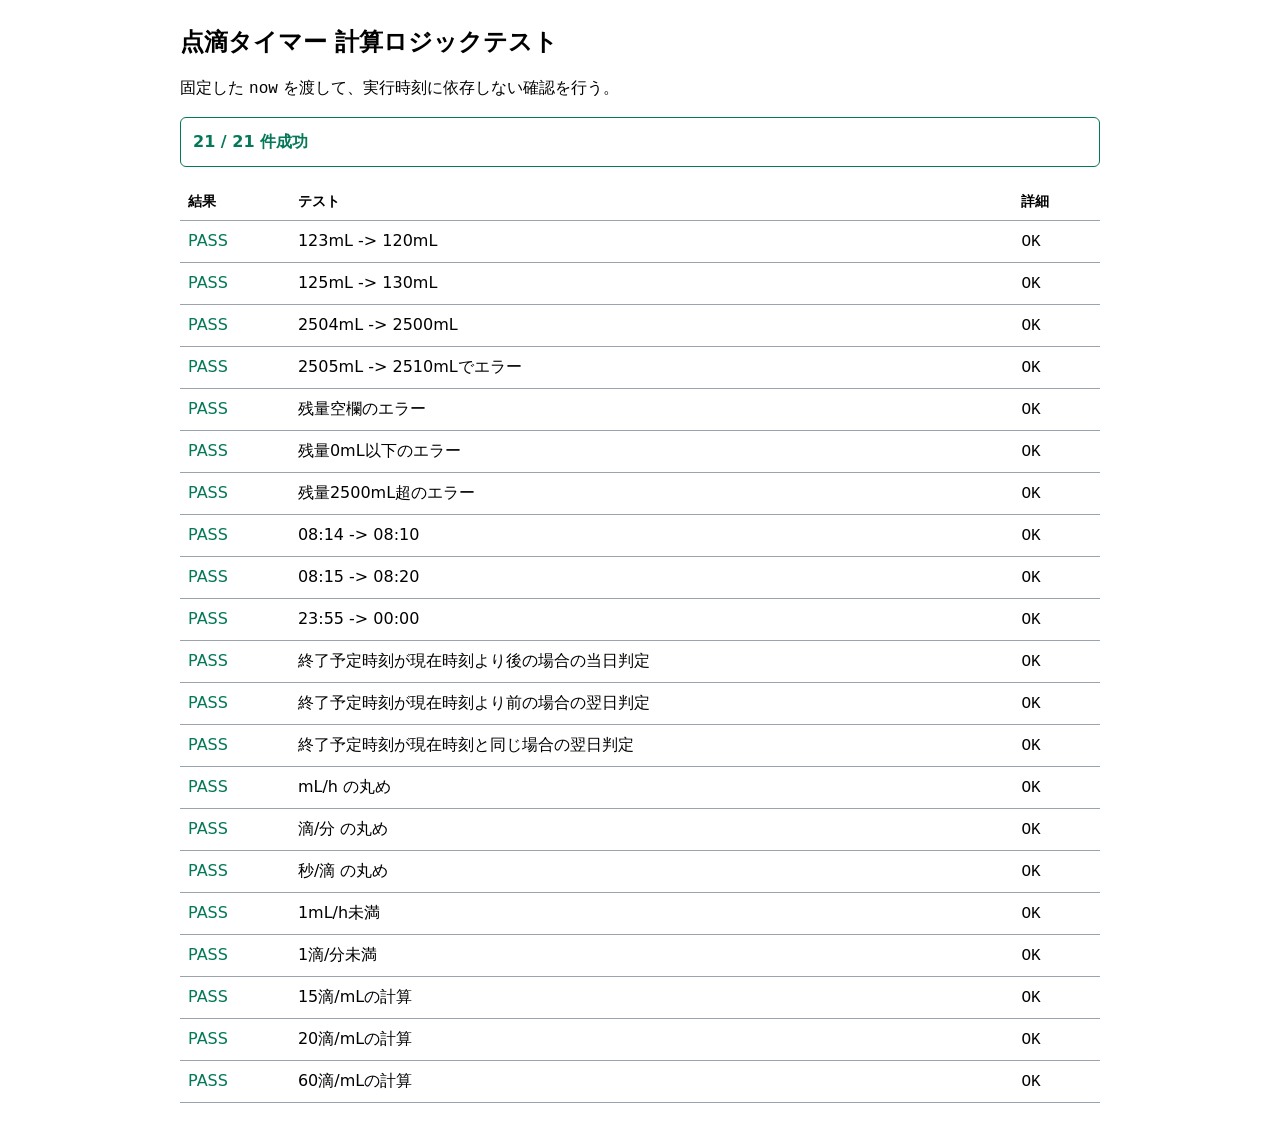
==== app/tests/calculation-test.html @ 85085fc9 "初回実装完了-GitHub-Pages公開前" ====
<!doctype html>
<html lang="ja">
<head>
  <meta charset="utf-8">
  <meta name="viewport" content="width=device-width, initial-scale=1">
  <title>点滴タイマー 計算ロジックテスト</title>
  <style>
    :root {
      color-scheme: light dark;
      font-family: system-ui, -apple-system, BlinkMacSystemFont, "Segoe UI", sans-serif;
      line-height: 1.5;
    }

    body {
      max-width: 920px;
      margin: 0 auto;
      padding: 24px 16px;
    }

    h1 {
      font-size: 1.5rem;
      margin: 0 0 8px;
    }

    .summary {
      border: 1px solid currentColor;
      border-radius: 6px;
      font-weight: 700;
      margin: 16px 0;
      padding: 12px;
    }

    .summary.pass {
      color: #047857;
    }

    .summary.fail {
      color: #b91c1c;
    }

    table {
      border-collapse: collapse;
      width: 100%;
    }

    th,
    td {
      border-bottom: 1px solid #9ca3af;
      padding: 8px;
      text-align: left;
      vertical-align: top;
    }

    th {
      font-size: 0.875rem;
    }

    .pass {
      color: #047857;
    }

    .fail {
      color: #b91c1c;
    }

    code {
      font-family: ui-monospace, SFMono-Regular, Consolas, "Liberation Mono", monospace;
      white-space: pre-wrap;
      word-break: break-word;
    }
  </style>
</head>
<body>
  <h1>点滴タイマー 計算ロジックテスト</h1>
  <p>固定した <code>now</code> を渡して、実行時刻に依存しない確認を行う。</p>
  <div id="summary" class="summary">テスト実行中...</div>
  <table>
    <thead>
      <tr>
        <th>結果</th>
        <th>テスト</th>
        <th>詳細</th>
      </tr>
    </thead>
    <tbody id="results"></tbody>
  </table>

  <script src="../src/calc.js"></script>
  <script>
    (function () {
      'use strict';

      var tests = [];

      function fixedNow(hour, minute) {
        return new Date(2026, 4, 8, hour, minute, 45, 999);
      }

      function calculate(input) {
        return window.TentekiCalc.calculate(input);
      }

      function addTest(name, run) {
        tests.push({ name: name, run: run });
      }

      function assertEqual(actual, expected, label) {
        if (actual !== expected) {
          throw new Error(label + ': expected ' + JSON.stringify(expected) + ', got ' + JSON.stringify(actual));
        }
      }

      function assertOk(result) {
        if (!result.ok) {
          throw new Error('ok: expected true, got ' + JSON.stringify(result.errors));
        }
      }

      function assertError(result, key, expectedMessage) {
        if (result.ok) {
          throw new Error('ok: expected false, got true');
        }
        assertEqual(result.errors[key], expectedMessage, 'errors.' + key);
      }

      addTest('123mL -> 120mL', function () {
        var result = calculate({ volumeInput: '123', endTimeValue: '10:00', dropFactor: 20, now: fixedNow(8, 0) });
        assertOk(result);
        assertEqual(result.result.roundedVolumeMl, 120, 'roundedVolumeMl');
      });

      addTest('125mL -> 130mL', function () {
        var result = calculate({ volumeInput: '125', endTimeValue: '10:00', dropFactor: 20, now: fixedNow(8, 0) });
        assertOk(result);
        assertEqual(result.result.roundedVolumeMl, 130, 'roundedVolumeMl');
      });

      addTest('2504mL -> 2500mL', function () {
        var result = calculate({ volumeInput: '2504', endTimeValue: '10:00', dropFactor: 20, now: fixedNow(8, 0) });
        assertOk(result);
        assertEqual(result.result.roundedVolumeMl, 2500, 'roundedVolumeMl');
      });

      addTest('2505mL -> 2510mLでエラー', function () {
        var result = calculate({ volumeInput: '2505', endTimeValue: '10:00', dropFactor: 20, now: fixedNow(8, 0) });
        assertError(result, 'volume', '残量は2500mL以下で入力してください');
      });

      addTest('残量空欄のエラー', function () {
        var result = calculate({ volumeInput: '', endTimeValue: '10:00', dropFactor: 20, now: fixedNow(8, 0) });
        assertError(result, 'volume', '残量を入力してください');
      });

      addTest('残量0mL以下のエラー', function () {
        var result = calculate({ volumeInput: '0', endTimeValue: '10:00', dropFactor: 20, now: fixedNow(8, 0) });
        assertError(result, 'volume', '残量は10mL以上で入力してください');
      });

      addTest('残量2500mL超のエラー', function () {
        var result = calculate({ volumeInput: '2505', endTimeValue: '10:00', dropFactor: 20, now: fixedNow(8, 0) });
        assertError(result, 'volume', '残量は2500mL以下で入力してください');
      });

      addTest('08:14 -> 08:10', function () {
        var result = calculate({ volumeInput: '100', endTimeValue: '08:14', dropFactor: 20, now: fixedNow(8, 0) });
        assertOk(result);
        assertEqual(result.result.roundedEndTimeText, '08:10', 'roundedEndTimeText');
        assertEqual(result.result.remainingMinutes, 10, 'remainingMinutes');
      });

      addTest('08:15 -> 08:20', function () {
        var result = calculate({ volumeInput: '100', endTimeValue: '08:15', dropFactor: 20, now: fixedNow(8, 0) });
        assertOk(result);
        assertEqual(result.result.roundedEndTimeText, '08:20', 'roundedEndTimeText');
        assertEqual(result.result.remainingMinutes, 20, 'remainingMinutes');
      });

      addTest('23:55 -> 00:00', function () {
        var result = calculate({ volumeInput: '100', endTimeValue: '23:55', dropFactor: 20, now: fixedNow(23, 40) });
        assertOk(result);
        assertEqual(result.result.roundedEndTimeText, '00:00', 'roundedEndTimeText');
        assertEqual(result.result.remainingMinutes, 20, 'remainingMinutes');
      });

      addTest('終了予定時刻が現在時刻より後の場合の当日判定', function () {
        var result = calculate({ volumeInput: '500', endTimeValue: '20:00', dropFactor: 20, now: fixedNow(8, 0) });
        assertOk(result);
        assertEqual(result.result.remainingMinutes, 720, 'remainingMinutes');
      });

      addTest('終了予定時刻が現在時刻より前の場合の翌日判定', function () {
        var result = calculate({ volumeInput: '500', endTimeValue: '08:00', dropFactor: 20, now: fixedNow(20, 0) });
        assertOk(result);
        assertEqual(result.result.remainingMinutes, 720, 'remainingMinutes');
      });

      addTest('終了予定時刻が現在時刻と同じ場合の翌日判定', function () {
        var result = calculate({ volumeInput: '500', endTimeValue: '08:00', dropFactor: 20, now: fixedNow(8, 0) });
        assertOk(result);
        assertEqual(result.result.remainingMinutes, 1440, 'remainingMinutes');
      });

      addTest('mL/h の丸め', function () {
        var result = calculate({ volumeInput: '500', endTimeValue: '20:00', dropFactor: 20, now: fixedNow(8, 0) });
        assertOk(result);
        assertEqual(result.result.mlPerHourText, '42mL/h', 'mlPerHourText');
      });

      addTest('滴/分 の丸め', function () {
        var result = calculate({ volumeInput: '500', endTimeValue: '20:00', dropFactor: 20, now: fixedNow(8, 0) });
        assertOk(result);
        assertEqual(result.result.dropsPerMinuteText, '14滴/分', 'dropsPerMinuteText');
      });

      addTest('秒/滴 の丸め', function () {
        var result = calculate({ volumeInput: '500', endTimeValue: '20:00', dropFactor: 20, now: fixedNow(8, 0) });
        assertOk(result);
        assertEqual(result.result.secondsPerDropText, '約4秒に1滴', 'secondsPerDropText');
        assertEqual(result.result.mainText, '約4秒に1滴', 'mainText');
      });

      addTest('1mL/h未満', function () {
        var result = calculate({ volumeInput: '10', endTimeValue: '08:00', dropFactor: 15, now: new Date(2026, 4, 8, 8, 1, 45, 999) });
        assertOk(result);
        assertEqual(result.result.mlPerHourText, '1mL/h未満', 'mlPerHourText');
      });

      addTest('1滴/分未満', function () {
        var result = calculate({ volumeInput: '10', endTimeValue: '08:00', dropFactor: 15, now: new Date(2026, 4, 8, 8, 1, 45, 999) });
        assertOk(result);
        assertEqual(result.result.mainText, '1滴/分未満', 'mainText');
        assertEqual(result.result.dropsPerMinuteText, '1滴/分未満', 'dropsPerMinuteText');
        assertEqual(result.result.secondsPerDropText, '', 'secondsPerDropText');
      });

      addTest('15滴/mLの計算', function () {
        var result = calculate({ volumeInput: '500', endTimeValue: '20:00', dropFactor: 15, now: fixedNow(8, 0) });
        assertOk(result);
        assertEqual(result.result.dropsPerMinuteText, '10滴/分', 'dropsPerMinuteText');
        assertEqual(result.result.secondsPerDropText, '約6秒に1滴', 'secondsPerDropText');
      });

      addTest('20滴/mLの計算', function () {
        var result = calculate({ volumeInput: '500', endTimeValue: '20:00', dropFactor: 20, now: fixedNow(8, 0) });
        assertOk(result);
        assertEqual(result.result.dropsPerMinuteText, '14滴/分', 'dropsPerMinuteText');
        assertEqual(result.result.secondsPerDropText, '約4秒に1滴', 'secondsPerDropText');
      });

      addTest('60滴/mLの計算', function () {
        var result = calculate({ volumeInput: '500', endTimeValue: '20:00', dropFactor: 60, now: fixedNow(8, 0) });
        assertOk(result);
        assertEqual(result.result.dropsPerMinuteText, '42滴/分', 'dropsPerMinuteText');
        assertEqual(result.result.secondsPerDropText, '約1秒に1滴', 'secondsPerDropText');
      });

      function runTests() {
        var tbody = document.getElementById('results');
        var summary = document.getElementById('summary');
        var passed = 0;

        tests.forEach(function (test) {
          var row = document.createElement('tr');
          var statusCell = document.createElement('td');
          var nameCell = document.createElement('td');
          var detailCell = document.createElement('td');
          var detail = document.createElement('code');

          nameCell.textContent = test.name;

          try {
            test.run();
            passed += 1;
            statusCell.textContent = 'PASS';
            statusCell.className = 'pass';
            detail.textContent = 'OK';
          } catch (error) {
            statusCell.textContent = 'FAIL';
            statusCell.className = 'fail';
            detail.textContent = error.message;
          }

          detailCell.appendChild(detail);
          row.appendChild(statusCell);
          row.appendChild(nameCell);
          row.appendChild(detailCell);
          tbody.appendChild(row);
        });

        summary.textContent = passed + ' / ' + tests.length + ' 件成功';
        summary.className = passed === tests.length ? 'summary pass' : 'summary fail';
      }

      runTests();
    })();
  </script>
</body>
</html>
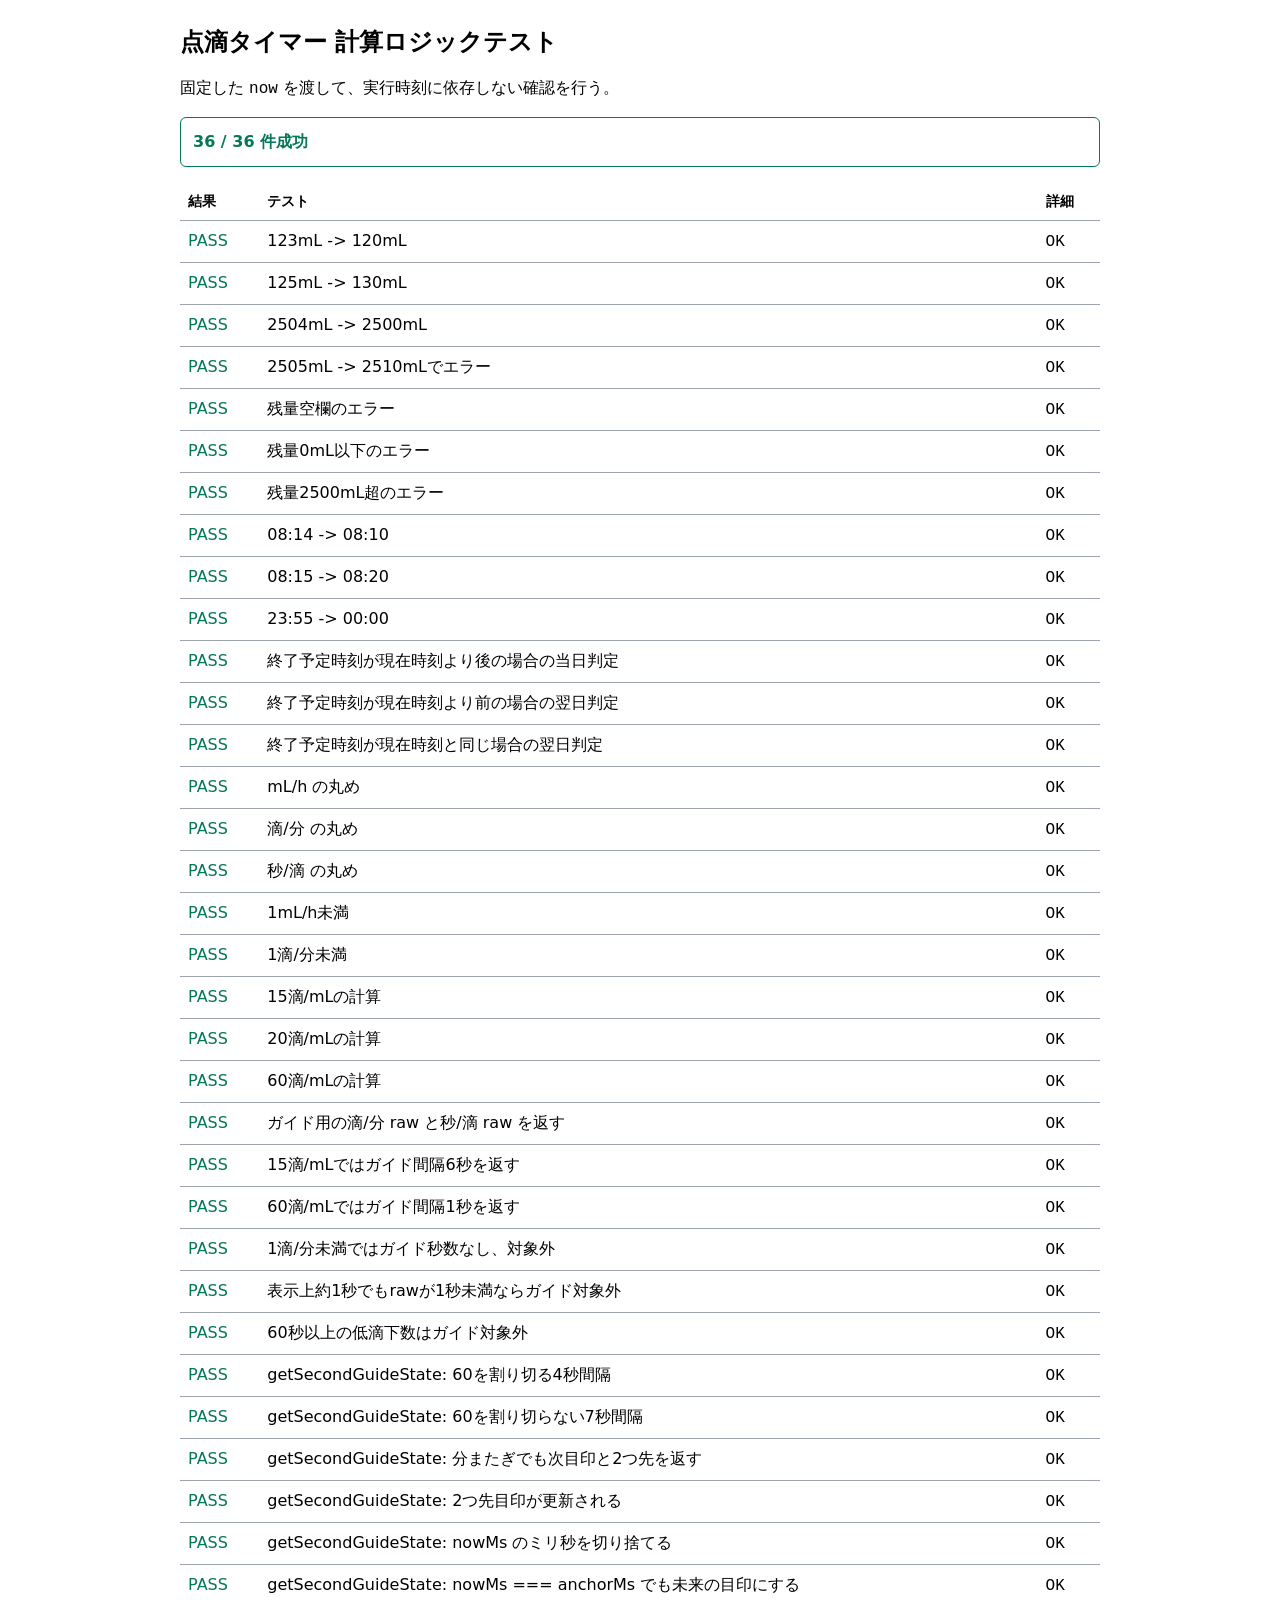
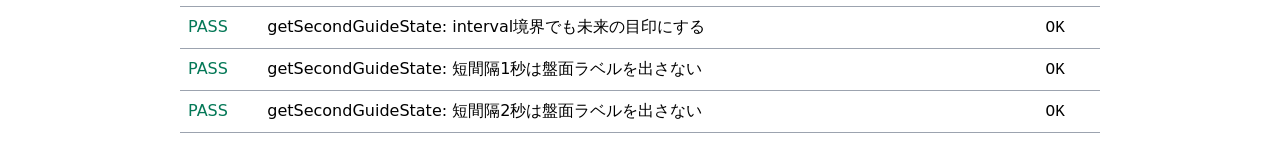
==== commit a2dad675: "秒針ガイド機能を実装し、計算結果に基づくリアルタイムの視覚補助を追加。新たにガイド状態を管理するロジックを導入し、UIを改善。計算結果の返却値にガイド関連の情報を追加し、テストを通じて動作確認を実施。" ====
--- a/app/tests/calculation-test.html
+++ b/app/tests/calculation-test.html
@@ -96,6 +96,10 @@
         return new Date(2026, 4, 8, hour, minute, 45, 999);
       }
 
+      function fixedMs(hour, minute, second, millisecond) {
+        return new Date(2026, 4, 8, hour, minute, second, millisecond || 0).getTime();
+      }
+
       function calculate(input) {
         return window.TentekiCalc.calculate(input);
       }
@@ -107,6 +111,12 @@
       function assertEqual(actual, expected, label) {
         if (actual !== expected) {
           throw new Error(label + ': expected ' + JSON.stringify(expected) + ', got ' + JSON.stringify(actual));
+        }
+      }
+
+      function assertClose(actual, expected, tolerance, label) {
+        if (Math.abs(actual - expected) > tolerance) {
+          throw new Error(label + ': expected near ' + JSON.stringify(expected) + ', got ' + JSON.stringify(actual));
         }
       }
 
@@ -245,6 +255,7 @@
         assertOk(result);
         assertEqual(result.result.dropsPerMinuteText, '14滴/分', 'dropsPerMinuteText');
         assertEqual(result.result.secondsPerDropText, '約4秒に1滴', 'secondsPerDropText');
+        assertEqual(result.result.secondsPerDropSeconds, 4, 'secondsPerDropSeconds');
       });
 
       addTest('60滴/mLの計算', function () {
@@ -252,6 +263,122 @@
         assertOk(result);
         assertEqual(result.result.dropsPerMinuteText, '42滴/分', 'dropsPerMinuteText');
         assertEqual(result.result.secondsPerDropText, '約1秒に1滴', 'secondsPerDropText');
+        assertEqual(result.result.secondsPerDropSeconds, 1, 'secondsPerDropSeconds');
+      });
+
+      addTest('ガイド用の滴/分 raw と秒/滴 raw を返す', function () {
+        var result = calculate({ volumeInput: '500', endTimeValue: '20:00', dropFactor: 20, now: fixedNow(8, 0) });
+        assertOk(result);
+        assertClose(result.result.dropsPerMinuteValue, 13.8888888889, 0.000001, 'dropsPerMinuteValue');
+        assertClose(result.result.secondsPerDropRaw, 4.32, 0.000001, 'secondsPerDropRaw');
+        assertEqual(result.result.secondsPerDropSeconds, 4, 'secondsPerDropSeconds');
+        assertEqual(result.result.isSecondGuideEligible, true, 'isSecondGuideEligible');
+      });
+
+      addTest('15滴/mLではガイド間隔6秒を返す', function () {
+        var result = calculate({ volumeInput: '500', endTimeValue: '20:00', dropFactor: 15, now: fixedNow(8, 0) });
+        assertOk(result);
+        assertEqual(result.result.secondsPerDropSeconds, 6, 'secondsPerDropSeconds');
+        assertEqual(result.result.isSecondGuideEligible, true, 'isSecondGuideEligible');
+      });
+
+      addTest('60滴/mLではガイド間隔1秒を返す', function () {
+        var result = calculate({ volumeInput: '500', endTimeValue: '20:00', dropFactor: 60, now: fixedNow(8, 0) });
+        assertOk(result);
+        assertEqual(result.result.secondsPerDropSeconds, 1, 'secondsPerDropSeconds');
+        assertEqual(result.result.isSecondGuideEligible, true, 'isSecondGuideEligible');
+      });
+
+      addTest('1滴/分未満ではガイド秒数なし、対象外', function () {
+        var result = calculate({ volumeInput: '10', endTimeValue: '08:00', dropFactor: 15, now: new Date(2026, 4, 8, 8, 1, 45, 999) });
+        assertOk(result);
+        assertEqual(result.result.secondsPerDropSeconds, null, 'secondsPerDropSeconds');
+        assertEqual(result.result.isSecondGuideEligible, false, 'isSecondGuideEligible');
+      });
+
+      addTest('表示上約1秒でもrawが1秒未満ならガイド対象外', function () {
+        var result = calculate({ volumeInput: '700', endTimeValue: '18:00', dropFactor: 60, now: fixedNow(8, 0) });
+        assertOk(result);
+        assertEqual(result.result.secondsPerDropSeconds, 1, 'secondsPerDropSeconds');
+        assertClose(result.result.secondsPerDropRaw, 0.8571428571, 0.000001, 'secondsPerDropRaw');
+        assertEqual(result.result.isSecondGuideEligible, false, 'isSecondGuideEligible');
+      });
+
+      addTest('60秒以上の低滴下数はガイド対象外', function () {
+        var result = calculate({ volumeInput: '50', endTimeValue: '20:30', dropFactor: 15, now: fixedNow(8, 0) });
+        assertOk(result);
+        assertEqual(result.result.secondsPerDropSeconds, 60, 'secondsPerDropSeconds');
+        assertClose(result.result.secondsPerDropRaw, 60, 0.000001, 'secondsPerDropRaw');
+        assertEqual(result.result.isSecondGuideEligible, false, 'isSecondGuideEligible');
+      });
+
+      addTest('getSecondGuideState: 60を割り切る4秒間隔', function () {
+        var state = window.TentekiCalc.getSecondGuideState(fixedMs(8, 0, 0, 900), 4, fixedMs(8, 0, 0, 100));
+        assertEqual(state.normalizedAnchorMs, fixedMs(8, 0, 0, 0), 'normalizedAnchorMs');
+        assertEqual(state.normalizedNowMs, fixedMs(8, 0, 0, 0), 'normalizedNowMs');
+        assertEqual(state.currentAngleDeg, 0, 'currentAngleDeg');
+        assertEqual(state.nextMarkerAngleDeg, 24, 'nextMarkerAngleDeg');
+        assertEqual(state.followingMarkerAngleDeg, 48, 'followingMarkerAngleDeg');
+        assertEqual(state.rangeSweepAngleDeg, 24, 'rangeSweepAngleDeg');
+        assertEqual(state.showDialLabels, true, 'showDialLabels');
+      });
+
+      addTest('getSecondGuideState: 60を割り切らない7秒間隔', function () {
+        var state = window.TentekiCalc.getSecondGuideState(fixedMs(8, 0, 0, 0), 7, fixedMs(8, 0, 20, 0));
+        assertEqual(state.currentAngleDeg, 120, 'currentAngleDeg');
+        assertEqual(state.nextMarkerAngleDeg, 126, 'nextMarkerAngleDeg');
+        assertEqual(state.followingMarkerAngleDeg, 168, 'followingMarkerAngleDeg');
+        assertEqual(state.rangeSweepAngleDeg, 6, 'rangeSweepAngleDeg');
+      });
+
+      addTest('getSecondGuideState: 分またぎでも次目印と2つ先を返す', function () {
+        var state = window.TentekiCalc.getSecondGuideState(fixedMs(8, 0, 0, 0), 7, fixedMs(8, 0, 59, 0));
+        assertEqual(state.currentAngleDeg, 354, 'currentAngleDeg');
+        assertEqual(state.nextMarkerAngleDeg, 18, 'nextMarkerAngleDeg');
+        assertEqual(state.followingMarkerAngleDeg, 60, 'followingMarkerAngleDeg');
+        assertEqual(state.rangeSweepAngleDeg, 24, 'rangeSweepAngleDeg');
+      });
+
+      addTest('getSecondGuideState: 2つ先目印が更新される', function () {
+        var state = window.TentekiCalc.getSecondGuideState(fixedMs(8, 0, 0, 0), 4, fixedMs(8, 0, 5, 0));
+        assertEqual(state.currentAngleDeg, 30, 'currentAngleDeg');
+        assertEqual(state.nextMarkerAngleDeg, 48, 'nextMarkerAngleDeg');
+        assertEqual(state.followingMarkerAngleDeg, 72, 'followingMarkerAngleDeg');
+      });
+
+      addTest('getSecondGuideState: nowMs のミリ秒を切り捨てる', function () {
+        var state = window.TentekiCalc.getSecondGuideState(fixedMs(8, 0, 0, 900), 4, fixedMs(8, 0, 3, 900));
+        assertEqual(state.normalizedAnchorMs, fixedMs(8, 0, 0, 0), 'normalizedAnchorMs');
+        assertEqual(state.normalizedNowMs, fixedMs(8, 0, 3, 0), 'normalizedNowMs');
+        assertEqual(state.currentAngleDeg, 18, 'currentAngleDeg');
+        assertEqual(state.nextMarkerAngleDeg, 24, 'nextMarkerAngleDeg');
+      });
+
+      addTest('getSecondGuideState: nowMs === anchorMs でも未来の目印にする', function () {
+        var anchorMs = fixedMs(8, 0, 0, 0);
+        var state = window.TentekiCalc.getSecondGuideState(anchorMs, 4, anchorMs);
+        assertEqual(state.nextMarkerMs, fixedMs(8, 0, 4, 0), 'nextMarkerMs');
+        assertEqual(state.nextMarkerAngleDeg, 24, 'nextMarkerAngleDeg');
+      });
+
+      addTest('getSecondGuideState: interval境界でも未来の目印にする', function () {
+        var anchorMs = fixedMs(8, 0, 0, 0);
+        var nowMs = fixedMs(8, 0, 4, 0);
+        var state = window.TentekiCalc.getSecondGuideState(anchorMs, 4, nowMs);
+        assertEqual(state.nextMarkerMs, fixedMs(8, 0, 8, 0), 'nextMarkerMs');
+        assertEqual(state.nextMarkerAngleDeg, 48, 'nextMarkerAngleDeg');
+      });
+
+      addTest('getSecondGuideState: 短間隔1秒は盤面ラベルを出さない', function () {
+        var state = window.TentekiCalc.getSecondGuideState(fixedMs(8, 0, 0, 0), 1, fixedMs(8, 0, 0, 0));
+        assertEqual(state.showDialLabels, false, 'showDialLabels');
+        assertEqual(state.nextMarkerAngleDeg, 6, 'nextMarkerAngleDeg');
+      });
+
+      addTest('getSecondGuideState: 短間隔2秒は盤面ラベルを出さない', function () {
+        var state = window.TentekiCalc.getSecondGuideState(fixedMs(8, 0, 0, 0), 2, fixedMs(8, 0, 0, 0));
+        assertEqual(state.showDialLabels, false, 'showDialLabels');
+        assertEqual(state.nextMarkerAngleDeg, 12, 'nextMarkerAngleDeg');
       });
 
       function runTests() {
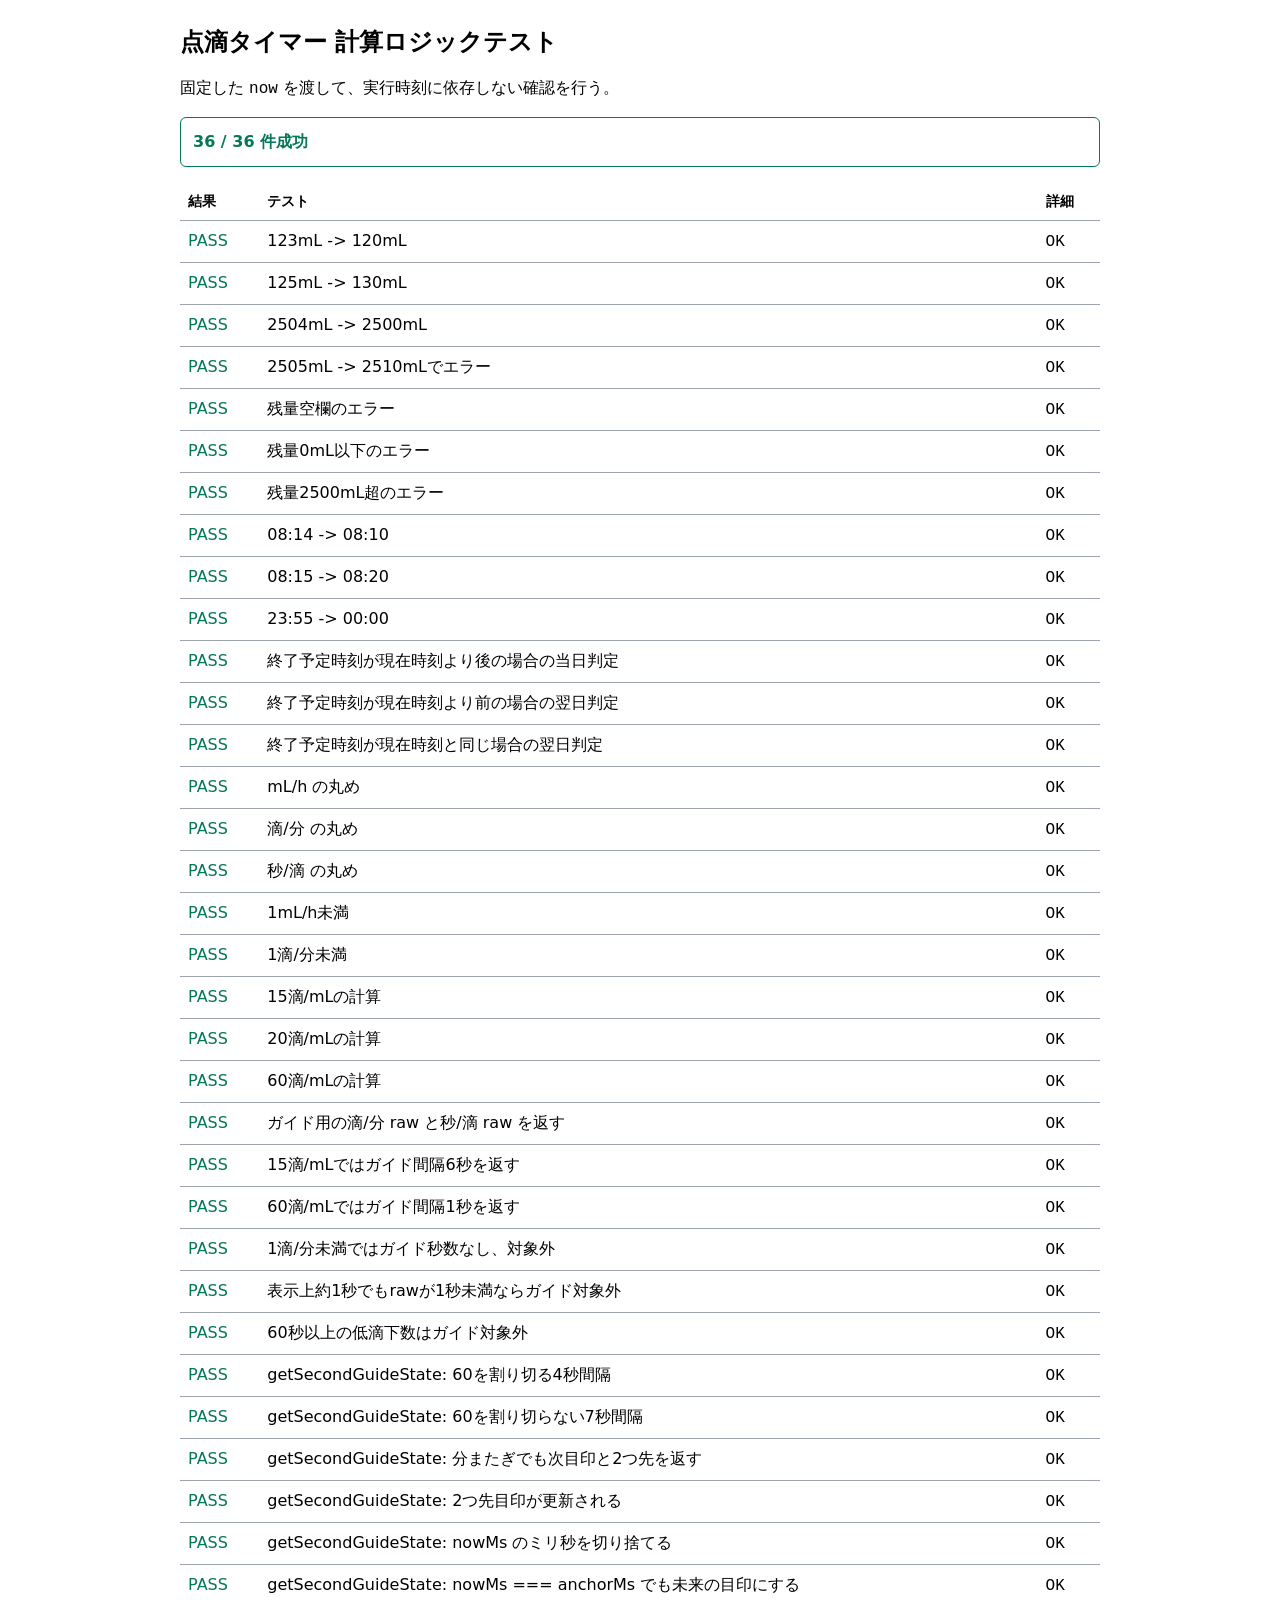
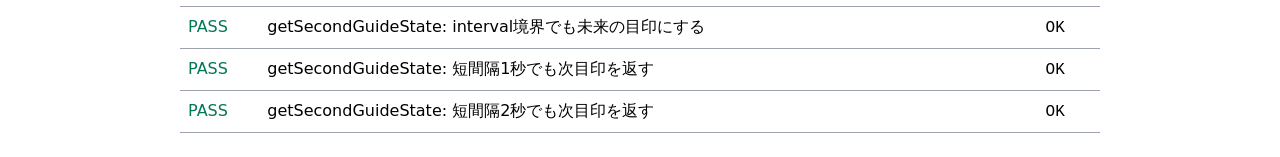
==== commit ec49f3e3: "秒針ガイドの表示を簡素化し、SVG内の基準目盛りとラベルを削除。外側凡例を追加し、Service Workerのキャッシュ名を `tenteki-timer-v3` に更新。計算テストを全件成功させ、" ====
--- a/app/tests/calculation-test.html
+++ b/app/tests/calculation-test.html
@@ -320,7 +320,6 @@
         assertEqual(state.nextMarkerAngleDeg, 24, 'nextMarkerAngleDeg');
         assertEqual(state.followingMarkerAngleDeg, 48, 'followingMarkerAngleDeg');
         assertEqual(state.rangeSweepAngleDeg, 24, 'rangeSweepAngleDeg');
-        assertEqual(state.showDialLabels, true, 'showDialLabels');
       });
 
       addTest('getSecondGuideState: 60を割り切らない7秒間隔', function () {
@@ -369,15 +368,13 @@
         assertEqual(state.nextMarkerAngleDeg, 48, 'nextMarkerAngleDeg');
       });
 
-      addTest('getSecondGuideState: 短間隔1秒は盤面ラベルを出さない', function () {
+      addTest('getSecondGuideState: 短間隔1秒でも次目印を返す', function () {
         var state = window.TentekiCalc.getSecondGuideState(fixedMs(8, 0, 0, 0), 1, fixedMs(8, 0, 0, 0));
-        assertEqual(state.showDialLabels, false, 'showDialLabels');
         assertEqual(state.nextMarkerAngleDeg, 6, 'nextMarkerAngleDeg');
       });
 
-      addTest('getSecondGuideState: 短間隔2秒は盤面ラベルを出さない', function () {
+      addTest('getSecondGuideState: 短間隔2秒でも次目印を返す', function () {
         var state = window.TentekiCalc.getSecondGuideState(fixedMs(8, 0, 0, 0), 2, fixedMs(8, 0, 0, 0));
-        assertEqual(state.showDialLabels, false, 'showDialLabels');
         assertEqual(state.nextMarkerAngleDeg, 12, 'nextMarkerAngleDeg');
       });
 
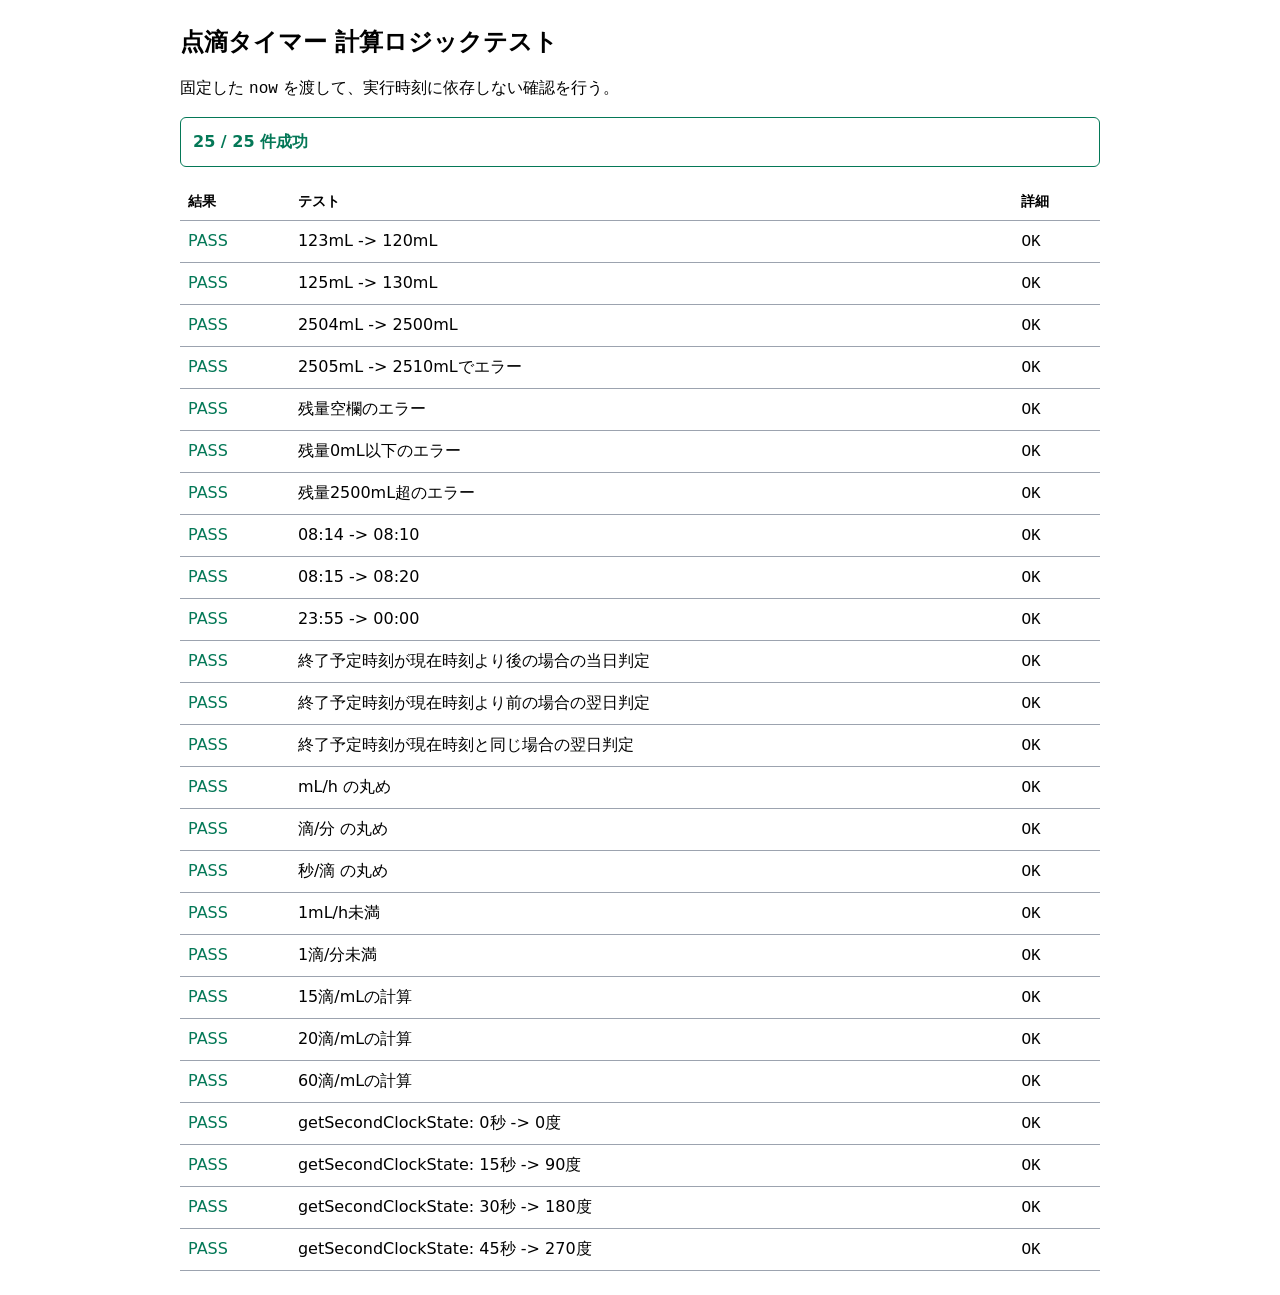
==== commit b11e190d: "秒針ガイドを常時表示の現在秒時計に置き換え、計算結果とは連動しない仕様に変更。時計盤に数字と目盛りを追加し、前回結果表示を結果側に移動。`getSecondClockState(nowMs)` を新た" ====
--- a/app/tests/calculation-test.html
+++ b/app/tests/calculation-test.html
@@ -255,7 +255,6 @@
         assertOk(result);
         assertEqual(result.result.dropsPerMinuteText, '14滴/分', 'dropsPerMinuteText');
         assertEqual(result.result.secondsPerDropText, '約4秒に1滴', 'secondsPerDropText');
-        assertEqual(result.result.secondsPerDropSeconds, 4, 'secondsPerDropSeconds');
       });
 
       addTest('60滴/mLの計算', function () {
@@ -263,119 +262,30 @@
         assertOk(result);
         assertEqual(result.result.dropsPerMinuteText, '42滴/分', 'dropsPerMinuteText');
         assertEqual(result.result.secondsPerDropText, '約1秒に1滴', 'secondsPerDropText');
-        assertEqual(result.result.secondsPerDropSeconds, 1, 'secondsPerDropSeconds');
-      });
-
-      addTest('ガイド用の滴/分 raw と秒/滴 raw を返す', function () {
-        var result = calculate({ volumeInput: '500', endTimeValue: '20:00', dropFactor: 20, now: fixedNow(8, 0) });
-        assertOk(result);
-        assertClose(result.result.dropsPerMinuteValue, 13.8888888889, 0.000001, 'dropsPerMinuteValue');
-        assertClose(result.result.secondsPerDropRaw, 4.32, 0.000001, 'secondsPerDropRaw');
-        assertEqual(result.result.secondsPerDropSeconds, 4, 'secondsPerDropSeconds');
-        assertEqual(result.result.isSecondGuideEligible, true, 'isSecondGuideEligible');
-      });
-
-      addTest('15滴/mLではガイド間隔6秒を返す', function () {
-        var result = calculate({ volumeInput: '500', endTimeValue: '20:00', dropFactor: 15, now: fixedNow(8, 0) });
-        assertOk(result);
-        assertEqual(result.result.secondsPerDropSeconds, 6, 'secondsPerDropSeconds');
-        assertEqual(result.result.isSecondGuideEligible, true, 'isSecondGuideEligible');
-      });
-
-      addTest('60滴/mLではガイド間隔1秒を返す', function () {
-        var result = calculate({ volumeInput: '500', endTimeValue: '20:00', dropFactor: 60, now: fixedNow(8, 0) });
-        assertOk(result);
-        assertEqual(result.result.secondsPerDropSeconds, 1, 'secondsPerDropSeconds');
-        assertEqual(result.result.isSecondGuideEligible, true, 'isSecondGuideEligible');
-      });
-
-      addTest('1滴/分未満ではガイド秒数なし、対象外', function () {
-        var result = calculate({ volumeInput: '10', endTimeValue: '08:00', dropFactor: 15, now: new Date(2026, 4, 8, 8, 1, 45, 999) });
-        assertOk(result);
-        assertEqual(result.result.secondsPerDropSeconds, null, 'secondsPerDropSeconds');
-        assertEqual(result.result.isSecondGuideEligible, false, 'isSecondGuideEligible');
-      });
-
-      addTest('表示上約1秒でもrawが1秒未満ならガイド対象外', function () {
-        var result = calculate({ volumeInput: '700', endTimeValue: '18:00', dropFactor: 60, now: fixedNow(8, 0) });
-        assertOk(result);
-        assertEqual(result.result.secondsPerDropSeconds, 1, 'secondsPerDropSeconds');
-        assertClose(result.result.secondsPerDropRaw, 0.8571428571, 0.000001, 'secondsPerDropRaw');
-        assertEqual(result.result.isSecondGuideEligible, false, 'isSecondGuideEligible');
-      });
-
-      addTest('60秒以上の低滴下数はガイド対象外', function () {
-        var result = calculate({ volumeInput: '50', endTimeValue: '20:30', dropFactor: 15, now: fixedNow(8, 0) });
-        assertOk(result);
-        assertEqual(result.result.secondsPerDropSeconds, 60, 'secondsPerDropSeconds');
-        assertClose(result.result.secondsPerDropRaw, 60, 0.000001, 'secondsPerDropRaw');
-        assertEqual(result.result.isSecondGuideEligible, false, 'isSecondGuideEligible');
-      });
-
-      addTest('getSecondGuideState: 60を割り切る4秒間隔', function () {
-        var state = window.TentekiCalc.getSecondGuideState(fixedMs(8, 0, 0, 900), 4, fixedMs(8, 0, 0, 100));
-        assertEqual(state.normalizedAnchorMs, fixedMs(8, 0, 0, 0), 'normalizedAnchorMs');
-        assertEqual(state.normalizedNowMs, fixedMs(8, 0, 0, 0), 'normalizedNowMs');
-        assertEqual(state.currentAngleDeg, 0, 'currentAngleDeg');
-        assertEqual(state.nextMarkerAngleDeg, 24, 'nextMarkerAngleDeg');
-        assertEqual(state.followingMarkerAngleDeg, 48, 'followingMarkerAngleDeg');
-        assertEqual(state.rangeSweepAngleDeg, 24, 'rangeSweepAngleDeg');
-      });
-
-      addTest('getSecondGuideState: 60を割り切らない7秒間隔', function () {
-        var state = window.TentekiCalc.getSecondGuideState(fixedMs(8, 0, 0, 0), 7, fixedMs(8, 0, 20, 0));
-        assertEqual(state.currentAngleDeg, 120, 'currentAngleDeg');
-        assertEqual(state.nextMarkerAngleDeg, 126, 'nextMarkerAngleDeg');
-        assertEqual(state.followingMarkerAngleDeg, 168, 'followingMarkerAngleDeg');
-        assertEqual(state.rangeSweepAngleDeg, 6, 'rangeSweepAngleDeg');
-      });
-
-      addTest('getSecondGuideState: 分またぎでも次目印と2つ先を返す', function () {
-        var state = window.TentekiCalc.getSecondGuideState(fixedMs(8, 0, 0, 0), 7, fixedMs(8, 0, 59, 0));
-        assertEqual(state.currentAngleDeg, 354, 'currentAngleDeg');
-        assertEqual(state.nextMarkerAngleDeg, 18, 'nextMarkerAngleDeg');
-        assertEqual(state.followingMarkerAngleDeg, 60, 'followingMarkerAngleDeg');
-        assertEqual(state.rangeSweepAngleDeg, 24, 'rangeSweepAngleDeg');
-      });
-
-      addTest('getSecondGuideState: 2つ先目印が更新される', function () {
-        var state = window.TentekiCalc.getSecondGuideState(fixedMs(8, 0, 0, 0), 4, fixedMs(8, 0, 5, 0));
-        assertEqual(state.currentAngleDeg, 30, 'currentAngleDeg');
-        assertEqual(state.nextMarkerAngleDeg, 48, 'nextMarkerAngleDeg');
-        assertEqual(state.followingMarkerAngleDeg, 72, 'followingMarkerAngleDeg');
-      });
-
-      addTest('getSecondGuideState: nowMs のミリ秒を切り捨てる', function () {
-        var state = window.TentekiCalc.getSecondGuideState(fixedMs(8, 0, 0, 900), 4, fixedMs(8, 0, 3, 900));
-        assertEqual(state.normalizedAnchorMs, fixedMs(8, 0, 0, 0), 'normalizedAnchorMs');
-        assertEqual(state.normalizedNowMs, fixedMs(8, 0, 3, 0), 'normalizedNowMs');
-        assertEqual(state.currentAngleDeg, 18, 'currentAngleDeg');
-        assertEqual(state.nextMarkerAngleDeg, 24, 'nextMarkerAngleDeg');
-      });
-
-      addTest('getSecondGuideState: nowMs === anchorMs でも未来の目印にする', function () {
-        var anchorMs = fixedMs(8, 0, 0, 0);
-        var state = window.TentekiCalc.getSecondGuideState(anchorMs, 4, anchorMs);
-        assertEqual(state.nextMarkerMs, fixedMs(8, 0, 4, 0), 'nextMarkerMs');
-        assertEqual(state.nextMarkerAngleDeg, 24, 'nextMarkerAngleDeg');
-      });
-
-      addTest('getSecondGuideState: interval境界でも未来の目印にする', function () {
-        var anchorMs = fixedMs(8, 0, 0, 0);
-        var nowMs = fixedMs(8, 0, 4, 0);
-        var state = window.TentekiCalc.getSecondGuideState(anchorMs, 4, nowMs);
-        assertEqual(state.nextMarkerMs, fixedMs(8, 0, 8, 0), 'nextMarkerMs');
-        assertEqual(state.nextMarkerAngleDeg, 48, 'nextMarkerAngleDeg');
-      });
-
-      addTest('getSecondGuideState: 短間隔1秒でも次目印を返す', function () {
-        var state = window.TentekiCalc.getSecondGuideState(fixedMs(8, 0, 0, 0), 1, fixedMs(8, 0, 0, 0));
-        assertEqual(state.nextMarkerAngleDeg, 6, 'nextMarkerAngleDeg');
-      });
-
-      addTest('getSecondGuideState: 短間隔2秒でも次目印を返す', function () {
-        var state = window.TentekiCalc.getSecondGuideState(fixedMs(8, 0, 0, 0), 2, fixedMs(8, 0, 0, 0));
-        assertEqual(state.nextMarkerAngleDeg, 12, 'nextMarkerAngleDeg');
+      });
+
+      addTest('getSecondClockState: 0秒 -> 0度', function () {
+        var state = window.TentekiCalc.getSecondClockState(fixedMs(8, 0, 0, 900));
+        assertEqual(state.second, 0, 'second');
+        assertEqual(state.angleDeg, 0, 'angleDeg');
+      });
+
+      addTest('getSecondClockState: 15秒 -> 90度', function () {
+        var state = window.TentekiCalc.getSecondClockState(fixedMs(8, 0, 15, 0));
+        assertEqual(state.second, 15, 'second');
+        assertEqual(state.angleDeg, 90, 'angleDeg');
+      });
+
+      addTest('getSecondClockState: 30秒 -> 180度', function () {
+        var state = window.TentekiCalc.getSecondClockState(fixedMs(8, 0, 30, 0));
+        assertEqual(state.second, 30, 'second');
+        assertEqual(state.angleDeg, 180, 'angleDeg');
+      });
+
+      addTest('getSecondClockState: 45秒 -> 270度', function () {
+        var state = window.TentekiCalc.getSecondClockState(fixedMs(8, 0, 45, 0));
+        assertEqual(state.second, 45, 'second');
+        assertEqual(state.angleDeg, 270, 'angleDeg');
       });
 
       function runTests() {
